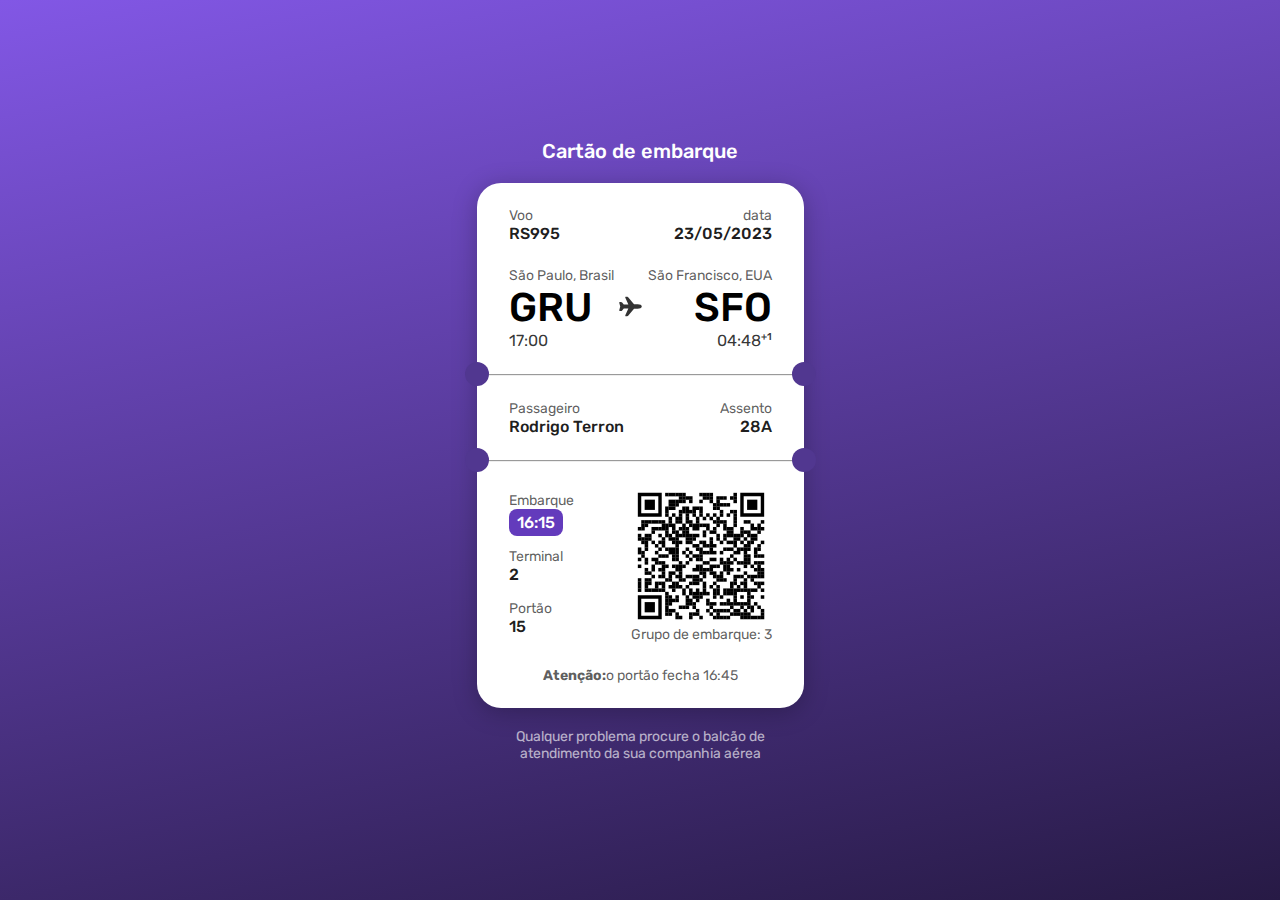
==== CartaoDeEmbarque/index.html @ 7995b6c2 "criacao do sexto desafio" ====
<!DOCTYPE html>
<html lang="pt-br">
  <head>
    <meta charset="UTF-8" />
    <meta http-equiv="X-UA-Compatible" content="IE=edge" />
    <meta name="viewport" content="width=device-width, initial-scale=1.0" />
    <link rel="preconnect" href="https://fonts.googleapis.com" />
    <link rel="preconnect" href="https://fonts.gstatic.com" crossorigin />
    <link
      href="https://fonts.googleapis.com/css2?family=Rubik:wght@400;500&display=swap"
      rel="stylesheet"
    />
    <link rel="stylesheet" href="style.css" />
    <title>Cartão de embarque</title>
  </head>
  <body>
    <main>
      <h2>Cartão de embarque</h2>
      <section>
        <div class="flight-info">
          <div class="flight-number">
            <p>Voo</p>
            <strong>RS995</strong>
          </div>
          <div class="flight-date">
            <p>data</p>
            <strong>23/05/2023</strong>
          </div>
        </div>

        <div class="travel-information">
          <div class="departure">
            <p>São Paulo, Brasil</p>
            <h3>GRU</h3>
            <p class="time">17:00</p>
          </div>
          <div><img src="img/airplane.svg" alt="" /></div>
          <div class="arrival">
            <p>São Francisco, EUA</p>
            <h3>SFO</h3>
            <p class="time">04:48<span>+1</span></p>
          </div>
        </div>

        <div class="divider">
          <div class="ellipse left"></div>
          <hr />
          <div class="ellipse right"></div>
        </div>

        <div class="passanger-info">
          <div class="passanger-name">
            <p>Passageiro</p>
            <strong>Rodrigo Terron</strong>
          </div>
          <div class="seat">
            <p>Assento</p>
            <strong>28A</strong>
          </div>
        </div>

        <div class="divider">
          <div class="ellipse left"></div>
          <hr />
          <div class="ellipse right"></div>
        </div>

        <div class="boarding-info-container">
          <div class="boarding-info">
            <div class="boarding-time">
              <p>Embarque</p>
              <strong>16:15</strong>
            </div>
            <div class="terminal">
              <p>Terminal</p>
              <strong>2</strong>
            </div>
            <div class="gate">
              <p>Portão</p>
              <strong>15</strong>
            </div>
          </div>
          <div class="qr-code">
            <div><img src="img/qrcode.svg" alt="" /></div>
            <p>Grupo de embarque: 3</p>
          </div>
        </div>

        <div class="attention">
          <p><b>Atenção:</b>o portão fecha 16:45</p>
        </div>
      </section>
      <p class="footer">
        Qualquer problema procure o balcão de atendimento da sua companhia aérea
      </p>
    </main>
  </body>
</html>
---- CartaoDeEmbarque/style.css ----
*{
  padding: 0;
  margin: 0;
  box-sizing: border-box;
  font-family: 'Rubik', sans-serif;
}

body{
  background: linear-gradient(167.96deg, #8257E5 0%, #271A45 100%);
  height: 100vh;
  display: flex;
  align-items: center;
  justify-content: center;
}

main{
  display: flex;
  flex-direction: column;
  align-items: center;
  justify-content: center;
}

section{
  background: white;
  border-radius: 24px;
  width: 327px;
  box-shadow: 0px 4px 24px rgba(0, 0, 0, 0.25);
}

h2{
  margin-bottom: 20px;
  color: white;
  font-size: 20px;
  font-weight: 500;
}

p{
  font-weight: 400;
  font-size: 14px;
  color: rgba(0, 0, 0, 0.64);
}

strong{
  font-weight: 500;
  font-size: 16px;
  color: rgba(0, 0, 0, 0.88);
}

.flight-info{
  padding-top: 24px;
  margin-bottom: 24px;
}

.flight-info,.travel-information ,.passanger-info, .boarding-info-container, .attention{
  display: flex;
  align-items: center;
  justify-content: space-between;
  padding-inline: 32px;
}

.flight-date, .arrival, .seat{
  text-align: end;
}

h3{
  font-weight: 500;
  font-size: 40px;
}

.time{
  color: rgba(0, 0, 0, 0.8);
  font-size: 16px;
}

.arrival .time{
  display: flex;
  justify-content: end;
}

span{
  font-weight: 500;
  font-size: 10px;
}

.ellipse{
  width: 24px;
  height: 24px;
  border-radius: 50%;
  background: #513790;
  position: relative;
}

.left{
  top: 12px;
  right: 12px;
}

.right{
  bottom: 14px;
  left: 315px;
}

.boarding-info{
  display: flex;
  flex-direction: column;
  gap: 16px;
}

.boarding-time p{
  margin-bottom: 4px;
}

.boarding-time strong{
  background: #633BBC;
  color: white;
  padding: 4px 8px;
  border-radius: 8px;
}

.qr-code > div{
  height: 140px;
  width: 140px;
}

.attention{
  margin-block: 24px;
  display: flex;
  align-items: center;
  justify-content: center;
}

.footer{
  color: white;
  opacity: 0.64;
  text-align: center;
  max-width: 270px;
  padding-top: 20px;
}
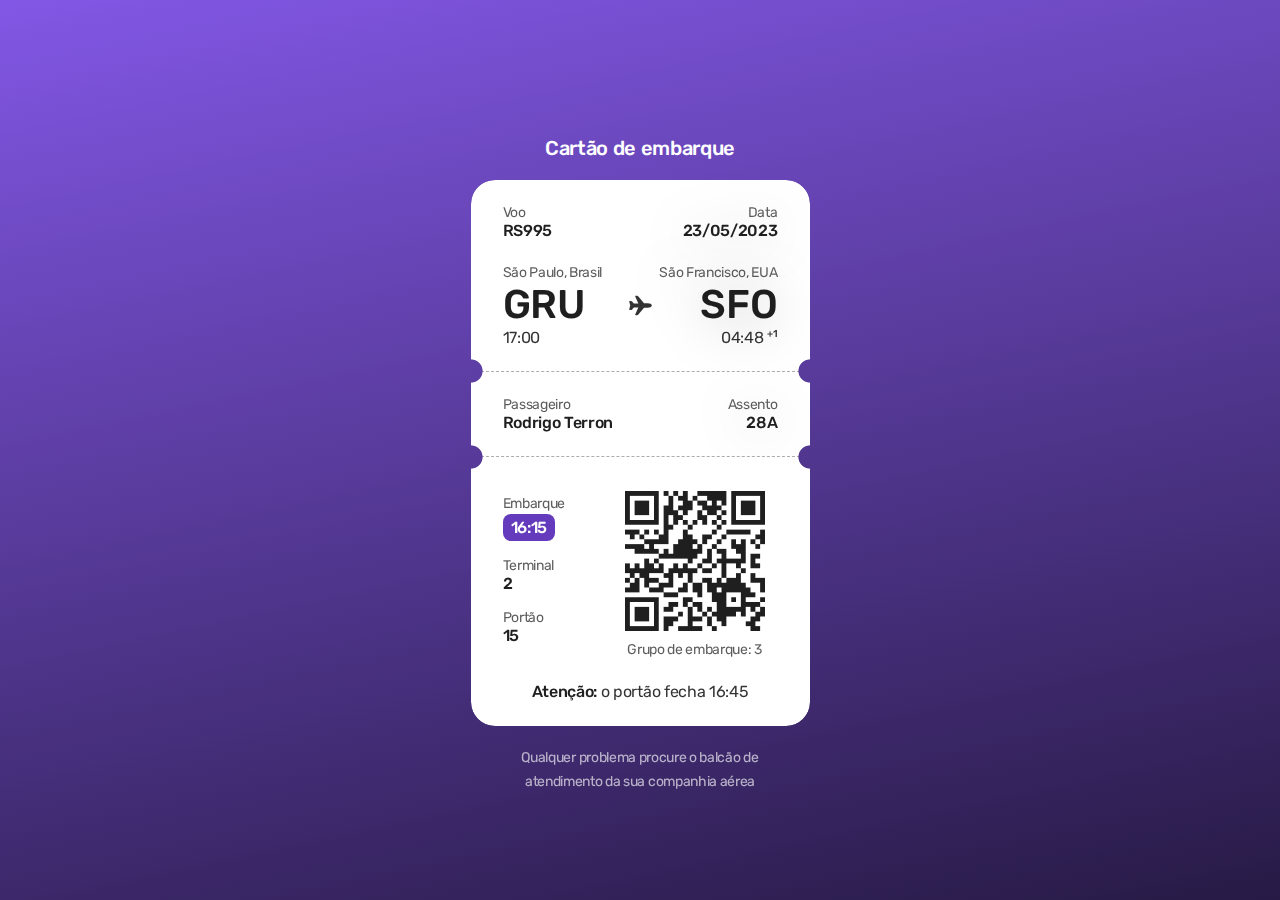
==== commit 867065b5: "Cartao de embarque" ====
--- a/CartaoDeEmbarque/index.html
+++ b/CartaoDeEmbarque/index.html
@@ -14,85 +14,74 @@
     <title>Cartão de embarque</title>
   </head>
   <body>
-    <main>
-      <h2>Cartão de embarque</h2>
-      <section>
-        <div class="flight-info">
-          <div class="flight-number">
-            <p>Voo</p>
-            <strong>RS995</strong>
+    <div id="boarding-pass">
+      <h1>Cartão de embarque</h1>
+      <main id="ticket">
+        <section class="top grid">
+          <div class="flight grid column">
+            <div class="number">
+              <p>Voo</p>
+              <strong>RS995</strong>
+            </div>
+            <div class="date text-right">
+              <p>Data</p>
+              <strong>23/05/2023</strong>
+            </div>
           </div>
-          <div class="flight-date">
-            <p>data</p>
-            <strong>23/05/2023</strong>
+          <div class="grid column">
+            <div class="departure grid">
+              <p>São Paulo, Brasil</p>
+              <strong>GRU</strong>
+              <time>17:00</time>
+            </div>
+            <div class="airplane grid">
+              <img src="./img/airplane.svg" alt="ícone de um avião" />
+            </div>
+            <div class="arrival text-right grid">
+              <p>São Francisco, EUA</p>
+              <strong>SFO</strong>
+              <time>04:48 <sup>+1</sup></time>
+            </div>
           </div>
-        </div>
-
-        <div class="travel-information">
-          <div class="departure">
-            <p>São Paulo, Brasil</p>
-            <h3>GRU</h3>
-            <p class="time">17:00</p>
-          </div>
-          <div><img src="img/airplane.svg" alt="" /></div>
-          <div class="arrival">
-            <p>São Francisco, EUA</p>
-            <h3>SFO</h3>
-            <p class="time">04:48<span>+1</span></p>
-          </div>
-        </div>
-
-        <div class="divider">
-          <div class="ellipse left"></div>
-          <hr />
-          <div class="ellipse right"></div>
-        </div>
-
-        <div class="passanger-info">
-          <div class="passanger-name">
+        </section>
+        <section class="middle grid column">
+          <div class="name">
             <p>Passageiro</p>
             <strong>Rodrigo Terron</strong>
           </div>
-          <div class="seat">
+          <div class="seat text-right">
             <p>Assento</p>
             <strong>28A</strong>
           </div>
-        </div>
+        </section>
+        <section class="bottom">
+          <div class="container grid column">
+            <dl class="grid">
+              <dt>
+                <p>Embarque</p>
+                <time>16:15</time>
+              </dt>
+              <dt>
+                <p>Terminal</p>
+                <strong>2</strong>
+              </dt>
+              <dt>
+                <p>Portão</p>
+                <strong>15</strong>
+              </dt>
+            </dl>
 
-        <div class="divider">
-          <div class="ellipse left"></div>
-          <hr />
-          <div class="ellipse right"></div>
-        </div>
-
-        <div class="boarding-info-container">
-          <div class="boarding-info">
-            <div class="boarding-time">
-              <p>Embarque</p>
-              <strong>16:15</strong>
-            </div>
-            <div class="terminal">
-              <p>Terminal</p>
-              <strong>2</strong>
-            </div>
-            <div class="gate">
-              <p>Portão</p>
-              <strong>15</strong>
+            <div class="qrcode grid">
+              <img src="./img/qr-code.png" alt="imagem de um qrcode" />
+              <p>Grupo de embarque: 3</p>
             </div>
           </div>
-          <div class="qr-code">
-            <div><img src="img/qrcode.svg" alt="" /></div>
-            <p>Grupo de embarque: 3</p>
-          </div>
-        </div>
-
-        <div class="attention">
-          <p><b>Atenção:</b>o portão fecha 16:45</p>
-        </div>
-      </section>
-      <p class="footer">
+          <p><strong>Atenção:</strong> o portão fecha 16:45</p>
+        </section>
+      </main>
+      <footer>
         Qualquer problema procure o balcão de atendimento da sua companhia aérea
-      </p>
-    </main>
+      </footer>
+    </div>
   </body>
 </html>
--- a/CartaoDeEmbarque/style.css
+++ b/CartaoDeEmbarque/style.css
@@ -1,138 +1,174 @@
-*{
+* {
+  margin: 0;
   padding: 0;
-  margin: 0;
   box-sizing: border-box;
-  font-family: 'Rubik', sans-serif;
+  -webkit-font-smoothing: antialiased;
+  -moz-osx-font-smoothing: grayscale;
 }
 
-body{
-  background: linear-gradient(167.96deg, #8257E5 0%, #271A45 100%);
-  height: 100vh;
-  display: flex;
-  align-items: center;
-  justify-content: center;
+:root {
+  font-size: 62.5%;
 }
 
-main{
-  display: flex;
-  flex-direction: column;
-  align-items: center;
-  justify-content: center;
+body {
+  font-size: 1.6rem;
+  font-family: "Rubik", sans-serif;
+  letter-spacing: -0.02em;
+
+  background: linear-gradient(167.96deg, #8257e5 0%, #271a45 100%) no-repeat
+    fixed;
+
+  height: 100vh;
+  display: grid;
+  place-content: center;
 }
 
-section{
-  background: white;
-  border-radius: 24px;
-  width: 327px;
+.grid {
+  display: grid;
+}
+
+.column {
+  grid-auto-flow: column;
+}
+
+.text-right {
+  filter: drop-shadow(0px 4px 24px rgba(0, 0, 0, 0.25));
+  text-align: right;
+}
+
+h1,
+strong {
+  font-weight: 500;
+}
+
+h1 {
+  font-size: 2rem;
+  line-height: 2.4rem;
+  color: white;
+  text-align: center;
+}
+
+p {
+  color: rgba(0, 0, 0, 0.64);
+  font-size: 1.4rem;
+  line-height: 1.7rem;
+}
+
+strong {
+  font-size: 1.6rem;
+  line-height: 1.9rem;
+  color: rgba(0, 0, 0, 0.88);
+}
+
+section {
+  padding: 2.4rem 3.2rem;
+
+  background-color: white;
+  -webkit-mask: var(--mask);
+  mask: var(--mask);
+
   box-shadow: 0px 4px 24px rgba(0, 0, 0, 0.25);
 }
 
-h2{
-  margin-bottom: 20px;
-  color: white;
-  font-size: 20px;
-  font-weight: 500;
+#boarding-pass {
+  margin: auto;
+  padding-top: 5rem;
 }
 
-p{
-  font-weight: 400;
-  font-size: 14px;
-  color: rgba(0, 0, 0, 0.64);
+#ticket {
+  margin-top: 2rem;
 }
 
-strong{
-  font-weight: 500;
-  font-size: 16px;
-  color: rgba(0, 0, 0, 0.88);
+.top {
+  border-radius: 2.4rem 2.4rem 0 0;
+  gap: 2.4rem;
+
+  --mask: radial-gradient(1.2rem at 1.2rem bottom, #0000 93%, black) -1.2rem;
+  -webkit-mask-repeat: repeat-x;
+  mask-repeat: repeat-x;
 }
 
-.flight-info{
-  padding-top: 24px;
-  margin-bottom: 24px;
+.departure,
+.arrival {
+  width: 12.5rem;
 }
 
-.flight-info,.travel-information ,.passanger-info, .boarding-info-container, .attention{
-  display: flex;
-  align-items: center;
-  justify-content: space-between;
-  padding-inline: 32px;
+.departure strong,
+.arrival strong {
+  font-size: 4rem;
+  line-height: 4.7rem;
 }
 
-.flight-date, .arrival, .seat{
-  text-align: end;
+.airplane {
+  align-self: center;
 }
 
-h3{
-  font-weight: 500;
-  font-size: 40px;
+.top time {
+  color: rgba(0, 0, 0, 0.8);
 }
 
-.time{
-  color: rgba(0, 0, 0, 0.8);
-  font-size: 16px;
+.top time sup {
+  font-weight: 500;
+  font-size: 1rem;
+  line-height: 1.2rem;
 }
 
-.arrival .time{
-  display: flex;
-  justify-content: end;
+.middle {
+  border: 1px dashed rgba(0, 0, 0, 0.32);
+  border-left: 0;
+  border-right: 0;
+
+  --mask: radial-gradient(1.2rem at 1.2rem 1.2rem, #0000 93%, black) -1.2rem -1.2rem;
 }
 
-span{
-  font-weight: 500;
-  font-size: 10px;
+.bottom {
+  border-radius: 0 0 2.4rem 2.4rem;
+
+  --mask: radial-gradient(1.2rem at 1.2rem top, #0000 93%, black) -1.2rem;
+  -webkit-mask-repeat: repeat-x;
+  mask-repeat: repeat-x;
 }
 
-.ellipse{
-  width: 24px;
-  height: 24px;
-  border-radius: 50%;
-  background: #513790;
-  position: relative;
+.bottom .container {
+  align-items: center;
+  gap: 0.8rem;
 }
 
-.left{
-  top: 12px;
-  right: 12px;
+dl.grid {
+  gap: 1.6rem;
+  min-width: 9.5rem;
 }
 
-.right{
-  bottom: 14px;
-  left: 315px;
+dt time {
+  color: white;
+  font-weight: 500;
+  font-size: 1.6rem;
+  line-height: 1.9rem;
+  background: #633bbc;
+  border-radius: 0.8rem;
+  padding: 0.4rem 0.8rem;
+  display: inline-block;
+  margin-top: 0.2rem;
 }
 
-.boarding-info{
-  display: flex;
-  flex-direction: column;
-  gap: 16px;
+.bottom > p {
+  text-align: center;
+  margin-top: 2.4rem;
+  font-size: 1.6rem;
+  line-height: 2rem;
+  color: rgba(0, 0, 0, 0.8);
 }
 
-.boarding-time p{
-  margin-bottom: 4px;
+.qrcode.grid {
+  justify-items: center;
 }
 
-.boarding-time strong{
-  background: #633BBC;
-  color: white;
-  padding: 4px 8px;
-  border-radius: 8px;
-}
-
-.qr-code > div{
-  height: 140px;
-  width: 140px;
-}
-
-.attention{
-  margin-block: 24px;
-  display: flex;
-  align-items: center;
-  justify-content: center;
-}
-
-.footer{
+footer {
+  font-size: 1.4rem;
+  line-height: 2.4rem;
   color: white;
   opacity: 0.64;
+  width: 27rem;
   text-align: center;
-  max-width: 270px;
-  padding-top: 20px;
-}+  margin: 2rem auto;
+}
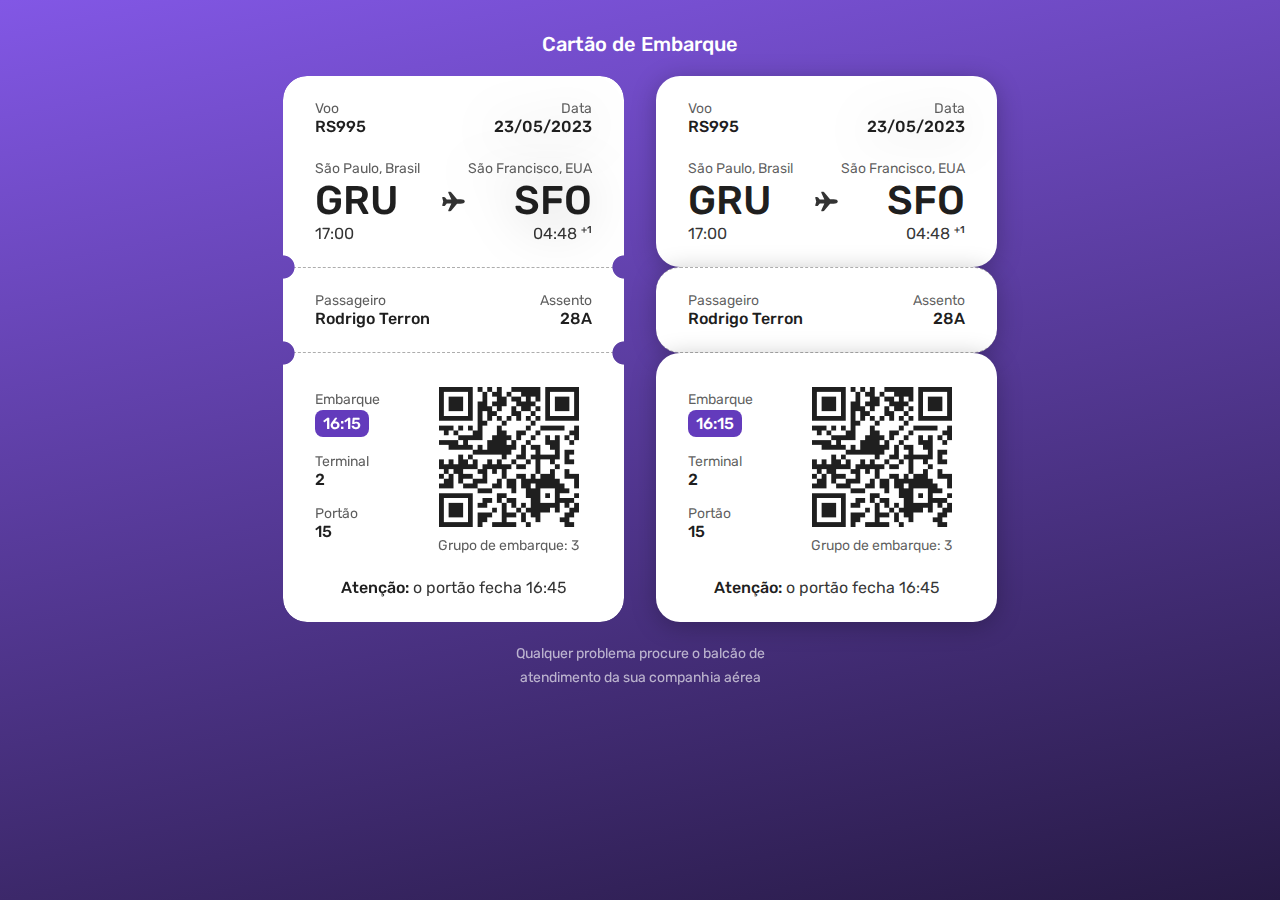
==== commit bcc3d1a2: "cartao de embarque corrigido" ====
--- a/CartaoDeEmbarque/index.html
+++ b/CartaoDeEmbarque/index.html
@@ -2,7 +2,6 @@
 <html lang="pt-br">
   <head>
     <meta charset="UTF-8" />
-    <meta http-equiv="X-UA-Compatible" content="IE=edge" />
     <meta name="viewport" content="width=device-width, initial-scale=1.0" />
     <link rel="preconnect" href="https://fonts.googleapis.com" />
     <link rel="preconnect" href="https://fonts.gstatic.com" crossorigin />
@@ -14,49 +13,51 @@
     <title>Cartão de embarque</title>
   </head>
   <body>
-    <div id="boarding-pass">
-      <h1>Cartão de embarque</h1>
-      <main id="ticket">
-        <section class="top grid">
-          <div class="flight grid column">
-            <div class="number">
+    <header>
+      <h1>Cartão de Embarque</h1>
+    </header>
+    <main>
+      <section class="cartao-um">
+        <div class="top">
+          <div class="voo-info-header">
+            <div>
               <p>Voo</p>
               <strong>RS995</strong>
             </div>
-            <div class="date text-right">
+            <div class="text-right">
               <p>Data</p>
               <strong>23/05/2023</strong>
             </div>
           </div>
-          <div class="grid column">
-            <div class="departure grid">
+          <div class="voo-info">
+            <div class="embarque">
               <p>São Paulo, Brasil</p>
               <strong>GRU</strong>
               <time>17:00</time>
             </div>
-            <div class="airplane grid">
+            <div class="aviao">
               <img src="./img/airplane.svg" alt="ícone de um avião" />
             </div>
-            <div class="arrival text-right grid">
+            <div class="desembarque text-right">
               <p>São Francisco, EUA</p>
               <strong>SFO</strong>
               <time>04:48 <sup>+1</sup></time>
             </div>
           </div>
-        </section>
-        <section class="middle grid column">
-          <div class="name">
+        </div>
+        <div class="middle">
+          <div class="nome">
             <p>Passageiro</p>
             <strong>Rodrigo Terron</strong>
           </div>
-          <div class="seat text-right">
+          <div class="cadeira">
             <p>Assento</p>
             <strong>28A</strong>
           </div>
-        </section>
-        <section class="bottom">
-          <div class="container grid column">
-            <dl class="grid">
+        </div>
+        <div class="bottom">
+          <div class="container-bottom">
+            <dl>
               <dt>
                 <p>Embarque</p>
                 <time>16:15</time>
@@ -71,17 +72,80 @@
               </dt>
             </dl>
 
-            <div class="qrcode grid">
+            <div class="qrcode">
               <img src="./img/qr-code.png" alt="imagem de um qrcode" />
               <p>Grupo de embarque: 3</p>
             </div>
           </div>
           <p><strong>Atenção:</strong> o portão fecha 16:45</p>
-        </section>
-      </main>
-      <footer>
-        Qualquer problema procure o balcão de atendimento da sua companhia aérea
-      </footer>
-    </div>
+        </div>
+      </section>
+      <section class="cartao-dois">
+        <div class="top">
+          <div class="voo-info-header">
+            <div>
+              <p>Voo</p>
+              <strong>RS995</strong>
+            </div>
+            <div class="text-right">
+              <p>Data</p>
+              <strong>23/05/2023</strong>
+            </div>
+          </div>
+          <div class="voo-info">
+            <div class="embarque">
+              <p>São Paulo, Brasil</p>
+              <strong>GRU</strong>
+              <time>17:00</time>
+            </div>
+            <div class="aviao">
+              <img src="./img/airplane.svg" alt="ícone de um avião" />
+            </div>
+            <div class="desembarque">
+              <p>São Francisco, EUA</p>
+              <strong>SFO</strong>
+              <time>04:48 <sup>+1</sup></time>
+            </div>
+          </div>
+        </div>
+        <div class="middle">
+          <div class="nome">
+            <p>Passageiro</p>
+            <strong>Rodrigo Terron</strong>
+          </div>
+          <div class="cadeira">
+            <p>Assento</p>
+            <strong>28A</strong>
+          </div>
+        </div>
+        <div class="bottom">
+          <div class="container-bottom">
+            <dl>
+              <dt>
+                <p>Embarque</p>
+                <time>16:15</time>
+              </dt>
+              <dt>
+                <p>Terminal</p>
+                <strong>2</strong>
+              </dt>
+              <dt>
+                <p>Portão</p>
+                <strong>15</strong>
+              </dt>
+            </dl>
+
+            <div class="qrcode">
+              <img src="./img/qr-code.png" alt="imagem de um qrcode" />
+              <p>Grupo de embarque: 3</p>
+            </div>
+          </div>
+          <p><strong>Atenção:</strong> o portão fecha 16:45</p>
+        </div>
+      </section>
+    </main>
+    <footer>
+      Qualquer problema procure o balcão de atendimento da sua companhia aérea
+    </footer>
   </body>
 </html>
--- a/CartaoDeEmbarque/style.css
+++ b/CartaoDeEmbarque/style.css
@@ -10,38 +10,22 @@
   font-size: 62.5%;
 }
 
-body {
+body{
   font-size: 1.6rem;
   font-family: "Rubik", sans-serif;
-  letter-spacing: -0.02em;
-
-  background: linear-gradient(167.96deg, #8257e5 0%, #271a45 100%) no-repeat
-    fixed;
-
-  height: 100vh;
-  display: grid;
-  place-content: center;
-}
-
-.grid {
-  display: grid;
-}
-
-.column {
-  grid-auto-flow: column;
-}
-
-.text-right {
-  filter: drop-shadow(0px 4px 24px rgba(0, 0, 0, 0.25));
-  text-align: right;
-}
-
-h1,
-strong {
+  background: linear-gradient(167.96deg, #8257e5 0%, #271a45 100%) no-repeat fixed;
+  padding: 32px;
+}
+
+header{
+  text-align: center;
+}
+
+h1, strong{
   font-weight: 500;
 }
 
-h1 {
+h1{
   font-size: 2rem;
   line-height: 2.4rem;
   color: white;
@@ -60,50 +44,76 @@
   color: rgba(0, 0, 0, 0.88);
 }
 
-section {
+main{
+  margin-top: 20px;
+  display: flex;
+  justify-content: center;
+  flex-wrap: wrap;
+  margin-inline: auto;
+  gap: 32px;
+}
+
+.top, .middle, .bottom{
   padding: 2.4rem 3.2rem;
-
+  box-shadow: 0px 4px 24px rgba(0, 0, 0, 0.25);
   background-color: white;
   -webkit-mask: var(--mask);
   mask: var(--mask);
-
-  box-shadow: 0px 4px 24px rgba(0, 0, 0, 0.25);
-}
-
-#boarding-pass {
-  margin: auto;
-  padding-top: 5rem;
-}
-
-#ticket {
-  margin-top: 2rem;
-}
-
-.top {
+}
+
+.top{
+  background: white;
+  display: flex;
+  flex-direction: column;
+  gap: 2.4rem;
+}
+
+.cartao-um .top{
   border-radius: 2.4rem 2.4rem 0 0;
-  gap: 2.4rem;
-
   --mask: radial-gradient(1.2rem at 1.2rem bottom, #0000 93%, black) -1.2rem;
   -webkit-mask-repeat: repeat-x;
   mask-repeat: repeat-x;
 }
 
-.departure,
-.arrival {
-  width: 12.5rem;
-}
-
-.departure strong,
-.arrival strong {
+.cartao-dois .top{
+  border-radius: 2.4rem;
+}
+
+.voo-info-header{
+  display: grid;
+  grid-auto-flow: column;
+}
+
+.text-right {
+  filter: drop-shadow(0px 4px 24px rgba(0, 0, 0, 0.25));
+  text-align: right;
+}
+
+.voo-info{
+  display: grid;
+  grid-auto-flow: column;
+}
+
+.embarque, .desembarque{
+  display: grid;
+  width: 12.6rem;
+}
+
+.embarque strong, .desembarque strong{
   font-size: 4rem;
   line-height: 4.7rem;
 }
 
-.airplane {
+.desembarque{
+  text-align: right;
+}
+
+.aviao{
+  display: grid;
   align-self: center;
 }
 
-.top time {
+.top time{
   color: rgba(0, 0, 0, 0.8);
 }
 
@@ -113,33 +123,54 @@
   line-height: 1.2rem;
 }
 
-.middle {
+.middle{
   border: 1px dashed rgba(0, 0, 0, 0.32);
   border-left: 0;
   border-right: 0;
-
+  display: grid;
+  grid-auto-flow: column;
+}
+
+.cartao-um .middle{
   --mask: radial-gradient(1.2rem at 1.2rem 1.2rem, #0000 93%, black) -1.2rem -1.2rem;
 }
 
-.bottom {
+.cartao-dois .middle{
+  border-radius: 2.4rem;
+}
+
+.cadeira{
+  text-align: right;
+}
+
+.cartao-um .bottom{
   border-radius: 0 0 2.4rem 2.4rem;
-
   --mask: radial-gradient(1.2rem at 1.2rem top, #0000 93%, black) -1.2rem;
   -webkit-mask-repeat: repeat-x;
   mask-repeat: repeat-x;
 }
 
-.bottom .container {
+.cartao-dois .bottom{
+  border-radius: 2.4rem;
+}
+
+.container-bottom{
+  display: grid;
+  grid-auto-flow: column;
+}
+
+.bottom, .container-bottom{
   align-items: center;
   gap: 0.8rem;
 }
 
-dl.grid {
+dl{
+  display: grid;
   gap: 1.6rem;
   min-width: 9.5rem;
 }
 
-dt time {
+dl time{
   color: white;
   font-weight: 500;
   font-size: 1.6rem;
@@ -151,7 +182,12 @@
   margin-top: 0.2rem;
 }
 
-.bottom > p {
+.qrcode{
+  display: grid;
+  justify-items: center;
+}
+
+.bottom > p{
   text-align: center;
   margin-top: 2.4rem;
   font-size: 1.6rem;
@@ -159,11 +195,7 @@
   color: rgba(0, 0, 0, 0.8);
 }
 
-.qrcode.grid {
-  justify-items: center;
-}
-
-footer {
+footer{
   font-size: 1.4rem;
   line-height: 2.4rem;
   color: white;
@@ -171,4 +203,4 @@
   width: 27rem;
   text-align: center;
   margin: 2rem auto;
-}
+}